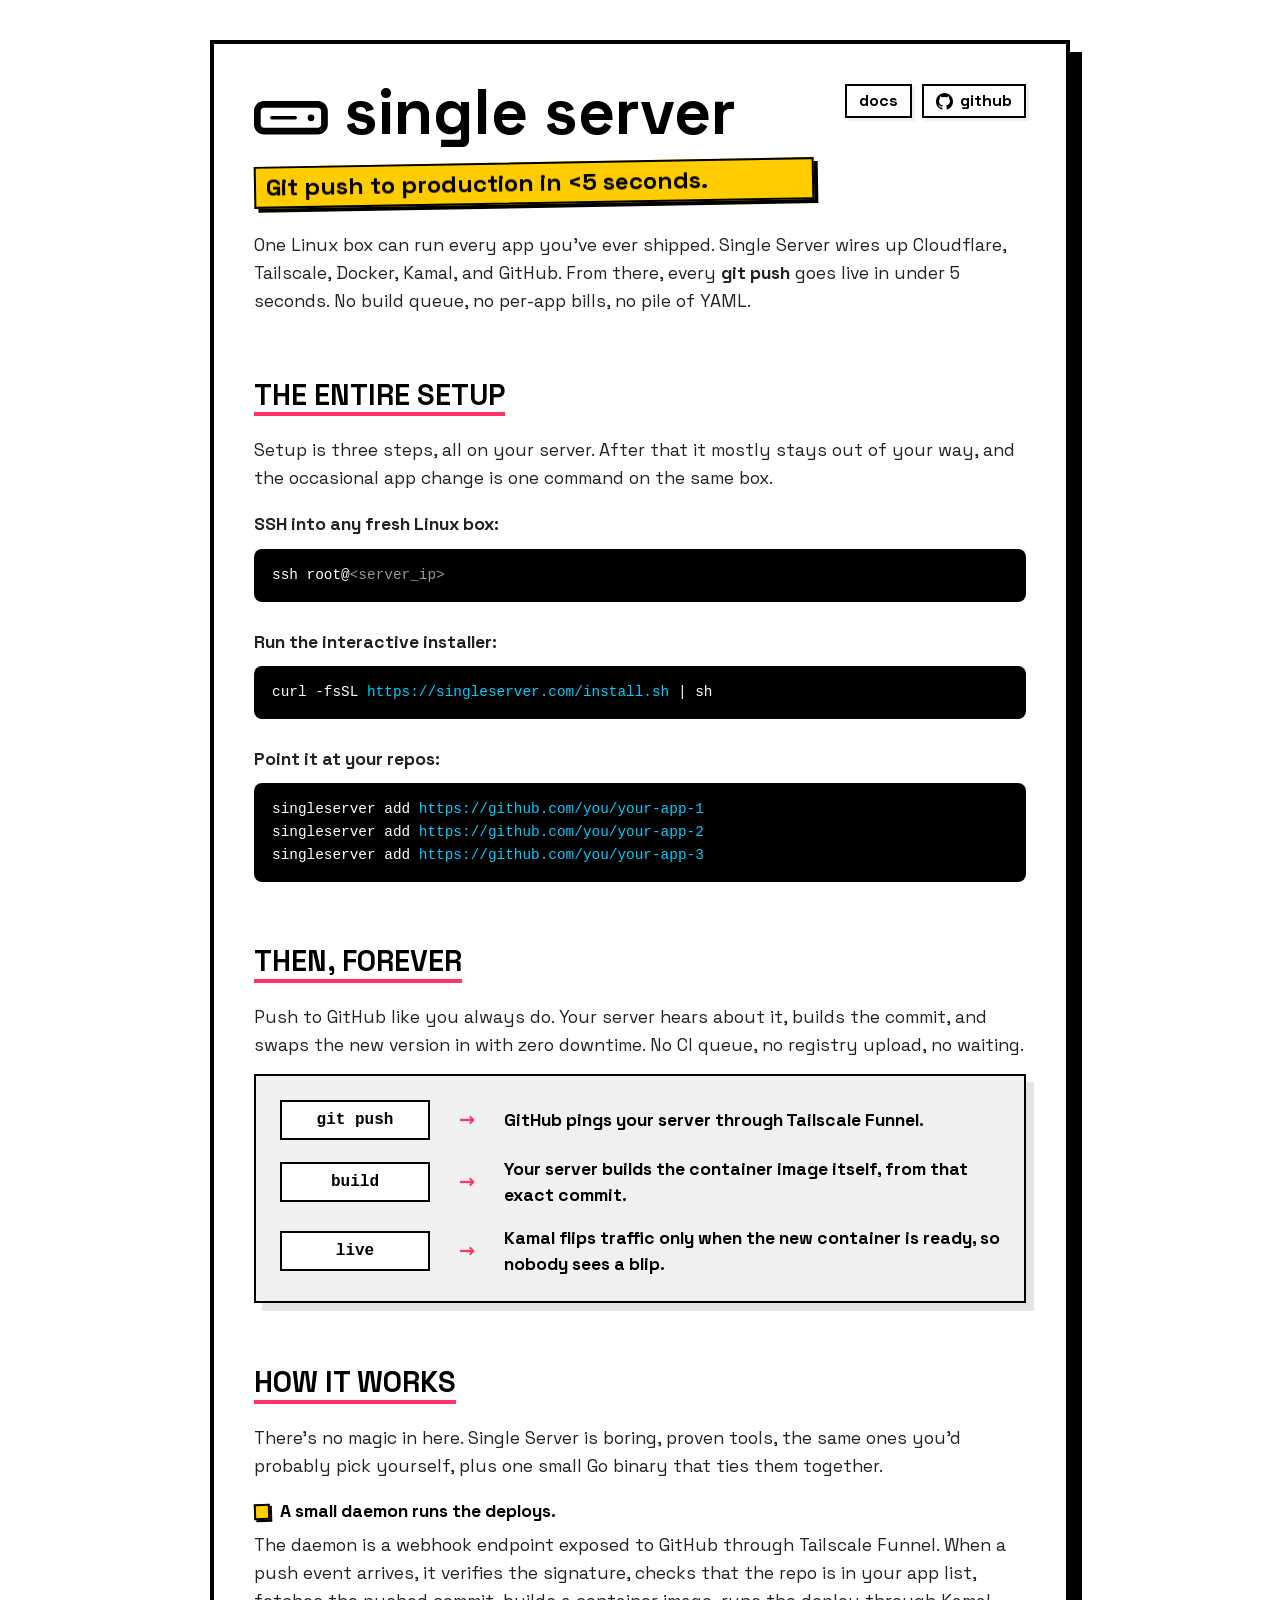
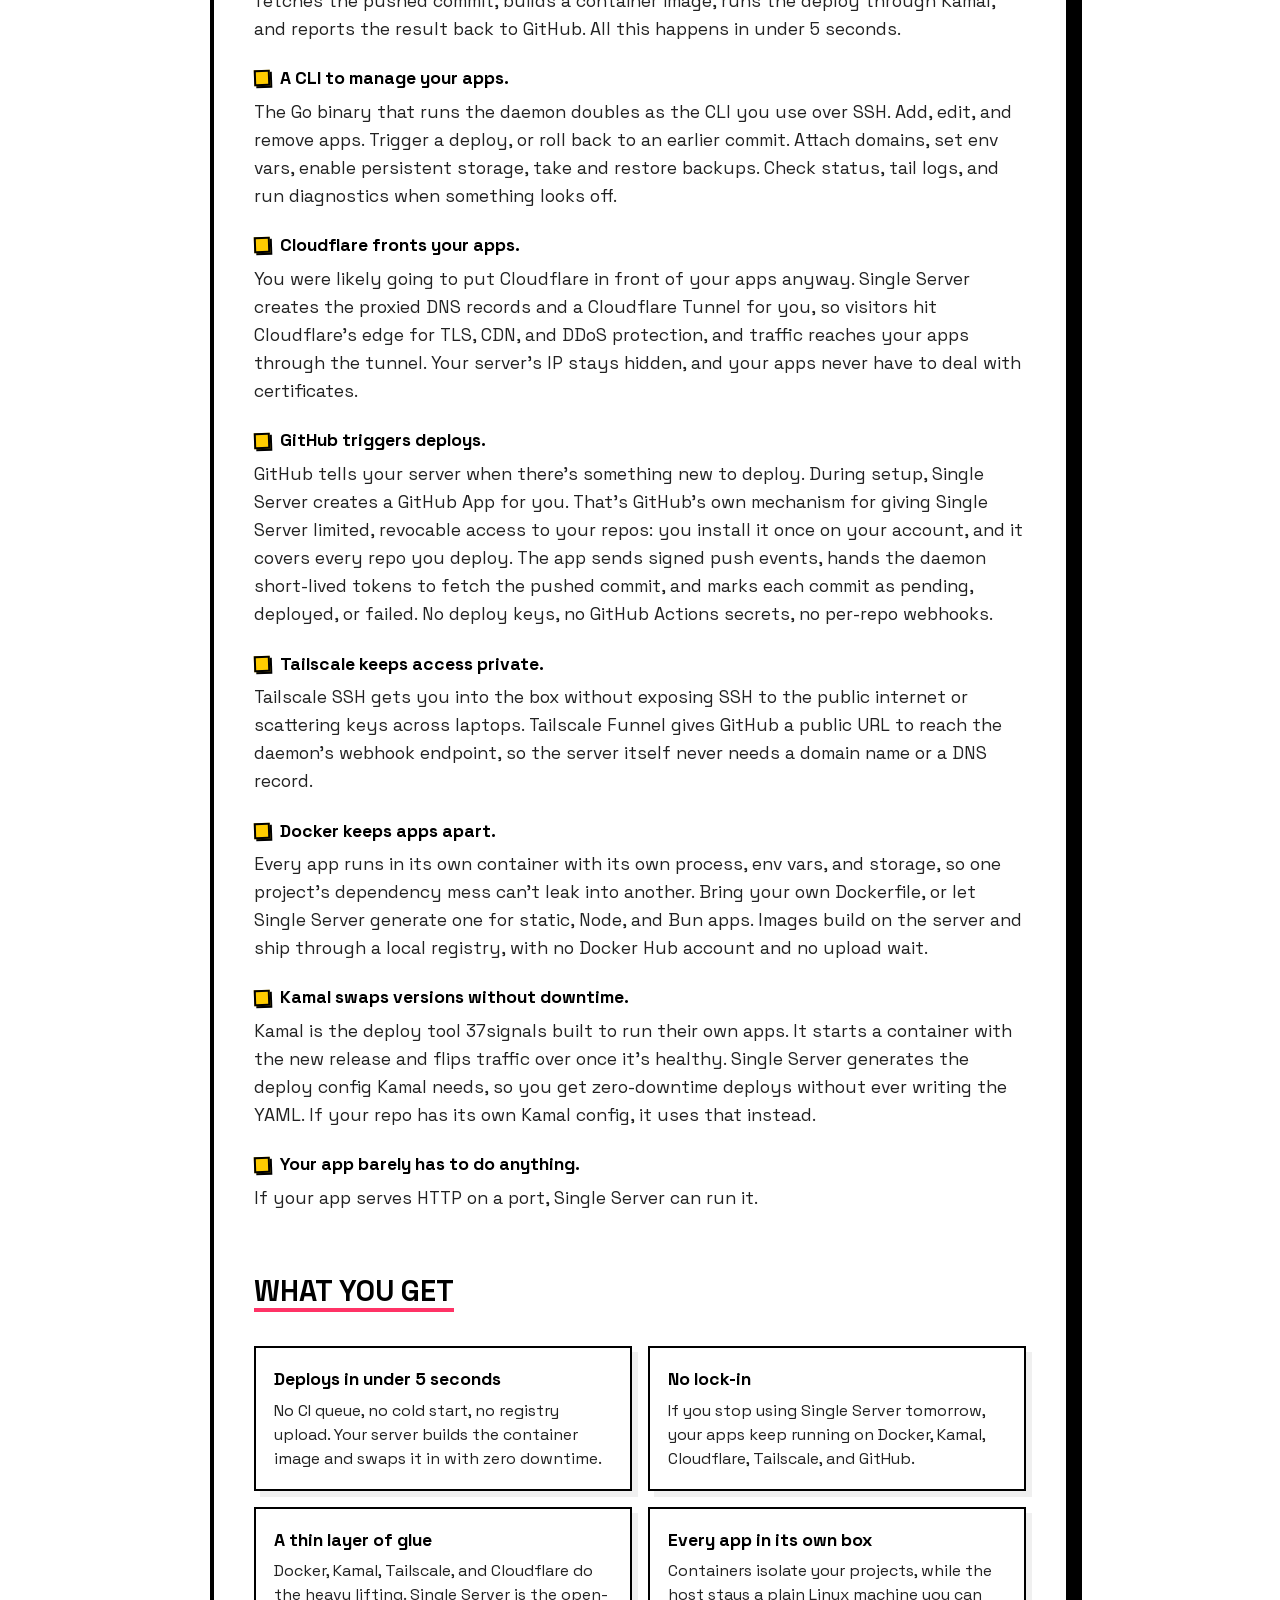
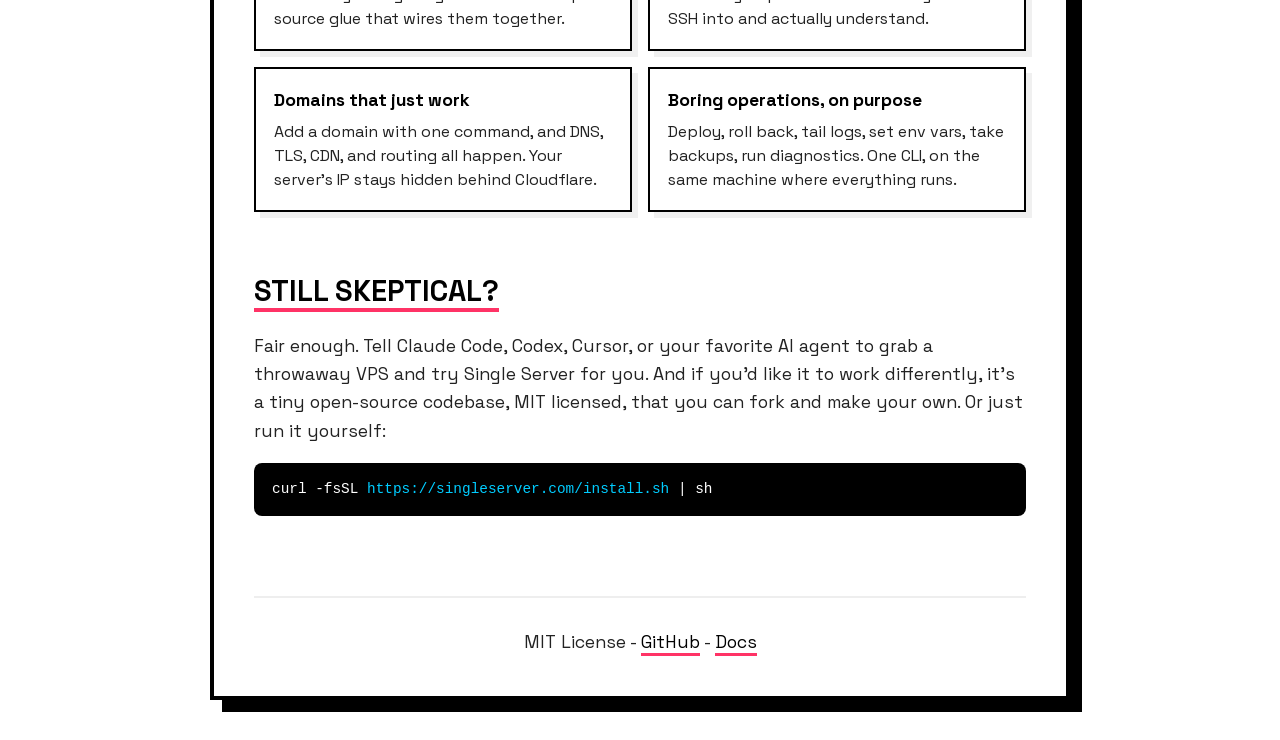
==== www/index.html @ 3dea62f5 "Self-host fonts and polish the docs page Serve Space Grotesk from the site with a preload and a widt" ====
<!DOCTYPE html>
<html lang="en">
<head>
    <meta charset="UTF-8">
    <meta name="viewport" content="width=device-width, initial-scale=1.0">
    <title>Single Server - Git push to production in under 5 seconds</title>
    <meta name="description" content="Run every side project on one Linux box. Single Server wires up Cloudflare, Tailscale, Docker, Kamal, and GitHub once, and every git push deploys in seconds.">
    <link rel="icon" href="/favicon.ico" sizes="any">
    <link rel="icon" type="image/png" sizes="16x16" href="/favicon-16x16.png">
    <link rel="icon" type="image/png" sizes="32x32" href="/favicon-32x32.png">
    <link rel="icon" type="image/png" sizes="48x48" href="/favicon-48x48.png">
    <link rel="apple-touch-icon" sizes="180x180" href="/apple-touch-icon.png">
    <link rel="manifest" href="/site.webmanifest">
    <meta name="theme-color" content="#ffffff">
    <link rel="preload" href="fonts/space-grotesk.woff2" as="font" type="font/woff2" crossorigin>
    <link rel="stylesheet" href="style.css">
    <script src="script.js" defer></script>
</head>
<body class="page-home">

<main>
    <nav class="site-nav" aria-label="Site">
        <a href="/docs/">docs</a>
        <a href="https://github.com/dvassallo/singleserver"><svg viewBox="0 0 24 24" fill="currentColor" aria-hidden="true"><path d="M12 0c-6.626 0-12 5.373-12 12 0 5.302 3.438 9.8 8.207 11.387.599.111.793-.261.793-.577v-2.234c-3.338.726-4.033-1.416-4.033-1.416-.546-1.387-1.333-1.756-1.333-1.756-1.089-.745.083-.729.083-.729 1.205.084 1.839 1.237 1.839 1.237 1.07 1.834 2.807 1.304 3.492.997.107-.775.418-1.305.762-1.604-2.665-.305-5.467-1.334-5.467-5.931 0-1.311.469-2.381 1.236-3.221-.124-.303-.535-1.524.117-3.176 0 0 1.008-.322 3.301 1.23.957-.266 1.983-.399 3.003-.404 1.02.005 2.047.138 3.006.404 2.291-1.552 3.297-1.23 3.297-1.23.653 1.653.242 2.874.118 3.176.77.84 1.235 1.911 1.235 3.221 0 4.609-2.807 5.624-5.479 5.921.43.372.823 1.102.823 2.222v3.293c0 .319.192.694.801.576 4.765-1.589 8.199-6.086 8.199-11.386 0-6.627-5.373-12-12-12z"/></svg>github</a>
    </nav>

    <header>
        <h1><a class="brand-link" href="/" aria-label="Single Server home"><svg class="brand-icon" viewBox="0 0 512 233" fill="currentColor" aria-hidden="true"><path d="M69.8 23.3v23.3h372.4c12.8 0 23.2 10.4 23.3 23.3V163c0 12.8-10.4 23.2-23.3 23.3H69.8c-12.8 0-23.2-10.4-23.3-23.3V69.9C46.6 57 57 46.6 69.8 46.5zV0C31.2 0 0 31.2 0 69.8v93.1c0 38.6 31.2 69.8 69.8 69.8h372.4c38.6 0 69.8-31.3 69.8-69.8V69.8C512 31.2 480.8 0 442.2 0H69.8z"/><rect x="111.7" y="104.7" width="186.2" height="23.3" rx="11.6"/><circle cx="395.6" cy="116.4" r="23.3"/></svg></a><span class="brand-wordmark">single server</span></h1>
        <div
            class="tagline"
            data-slogan-rotator
            data-slogans='["Git push to production in &lt;5 seconds.","Every side project. One server.","Zero-downtime deploys. Zero ceremony.","Set it up once. Forget it exists.","Your server is the platform.","Your whole portfolio on a $5 box.","More apps, same server.","Kamal deploys, no Kamal config.","New side project? One command.","Hobby apps, production manners."]'
        ><span class="tagline-text">Git push to production in &lt;5 seconds.</span></div>
        <p class="lede">One Linux box can run every app you've ever shipped. Single Server wires up Cloudflare, Tailscale, Docker, Kamal, and GitHub. From there, every <strong>git push</strong> goes live in under 5 seconds. No build queue, no per-app bills, no pile of YAML.</p>
    </header>

    <section>
        <h2 id="commands">The entire setup</h2>
        <p>Setup is three steps, all on your server. After that it mostly stays out of your way, and the occasional app change is one command on the same box.</p>

        <div class="commands-list">
            <div class="command-item">
                <p class="step-desc">SSH into any fresh Linux box:</p>
                <div class="code-wrapper">
                    <code class="code-block">ssh root@&lt;server_ip&gt;</code>
                    <button class="copy-btn" aria-label="Copy to clipboard">
                        <svg viewBox="0 0 24 24" fill="currentColor"><path d="M16 1H4c-1.1 0-2 .9-2 2v14h2V3h12V1zm3 4H8c-1.1 0-2 .9-2 2v14c0 1.1.9 2 2 2h11c1.1 0 2-.9 2-2V7c0-1.1-.9-2-2-2zm0 16H8V7h11v14z"/></svg>
                    </button>
                </div>
            </div>

            <div class="command-item">
                <p class="step-desc">Run the interactive installer:</p>
                <div class="code-wrapper">
                    <code class="code-block">curl -fsSL <span class="accent">https://singleserver.com/install.sh</span> | sh</code>
                    <button class="copy-btn" aria-label="Copy to clipboard">
                        <svg viewBox="0 0 24 24" fill="currentColor"><path d="M16 1H4c-1.1 0-2 .9-2 2v14h2V3h12V1zm3 4H8c-1.1 0-2 .9-2 2v14c0 1.1.9 2 2 2h11c1.1 0 2-.9 2-2V7c0-1.1-.9-2-2-2zm0 16H8V7h11v14z"/></svg>
                    </button>
                </div>
            </div>

            <div class="command-item">
                <p class="step-desc">Point it at your repos:</p>
                <div class="code-wrapper">
                    <pre class="code-block">singleserver add https://github.com/you/your-app-1
singleserver add https://github.com/you/your-app-2
singleserver add https://github.com/you/your-app-3</pre>
                    <button class="copy-btn" aria-label="Copy to clipboard">
                        <svg viewBox="0 0 24 24" fill="currentColor"><path d="M16 1H4c-1.1 0-2 .9-2 2v14h2V3h12V1zm3 4H8c-1.1 0-2 .9-2 2v14c0 1.1.9 2 2 2h11c1.1 0 2-.9 2-2V7c0-1.1-.9-2-2-2zm0 16H8V7h11v14z"/></svg>
                    </button>
                </div>
            </div>
        </div>
    </section>

    <section>
        <h2 id="flow">Then, forever</h2>
        <p>Push to GitHub like you always do. Your server hears about it, builds the commit, and swaps the new version in with zero downtime. No CI queue, no registry upload, no waiting.</p>

        <div class="flow-box">
            <div class="flow-row">
                <span class="pill">git push</span>
                <span class="connector">&rarr;</span>
                <span class="result">GitHub pings your server through Tailscale Funnel.</span>
            </div>
            <div class="flow-row">
                <span class="pill">build</span>
                <span class="connector">&rarr;</span>
                <span class="result">Your server builds the container image itself, from that exact commit.</span>
            </div>
            <div class="flow-row">
                <span class="pill">live</span>
                <span class="connector">&rarr;</span>
                <span class="result">Kamal flips traffic only when the new container is ready, so nobody sees a blip.</span>
            </div>
        </div>
    </section>

    <section>
        <h2 id="how">How it works</h2>
        <p>There's no magic in here. Single Server is boring, proven tools, the same ones you'd probably pick yourself, plus one small Go binary that ties them together.</p>

        <div class="how-list">
            <div class="how-item">
                <strong>A small daemon runs the deploys.</strong>
                <p>The daemon is a webhook endpoint exposed to GitHub through Tailscale Funnel. When a push event arrives, it verifies the signature, checks that the repo is in your app list, fetches the pushed commit, builds a container image, runs the deploy through Kamal, and reports the result back to GitHub. All this happens in under 5 seconds.</p>
            </div>
            <div class="how-item">
                <strong>A CLI to manage your apps.</strong>
                <p>The Go binary that runs the daemon doubles as the CLI you use over SSH. Add, edit, and remove apps. Trigger a deploy, or roll back to an earlier commit. Attach domains, set env vars, enable persistent storage, take and restore backups. Check status, tail logs, and run diagnostics when something looks off.</p>
            </div>
            <div class="how-item">
                <strong>Cloudflare fronts your apps.</strong>
                <p>You were likely going to put Cloudflare in front of your apps anyway. Single Server creates the proxied DNS records and a Cloudflare Tunnel for you, so visitors hit Cloudflare's edge for TLS, CDN, and DDoS protection, and traffic reaches your apps through the tunnel. Your server's IP stays hidden, and your apps never have to deal with certificates.</p>
            </div>
            <div class="how-item">
                <strong>GitHub triggers deploys.</strong>
                <p>GitHub tells your server when there's something new to deploy. During setup, Single Server creates a GitHub App for you. That's GitHub's own mechanism for giving Single Server limited, revocable access to your repos: you install it once on your account, and it covers every repo you deploy. The app sends signed push events, hands the daemon short-lived tokens to fetch the pushed commit, and marks each commit as pending, deployed, or failed. No deploy keys, no GitHub Actions secrets, no per-repo webhooks.</p>
            </div>
            <div class="how-item">
                <strong>Tailscale keeps access private.</strong>
                <p>Tailscale SSH gets you into the box without exposing SSH to the public internet or scattering keys across laptops. Tailscale Funnel gives GitHub a public URL to reach the daemon's webhook endpoint, so the server itself never needs a domain name or a DNS record.</p>
            </div>
            <div class="how-item">
                <strong>Docker keeps apps apart.</strong>
                <p>Every app runs in its own container with its own process, env vars, and storage, so one project's dependency mess can't leak into another. Bring your own Dockerfile, or let Single Server generate one for static, Node, and Bun apps. Images build on the server and ship through a local registry, with no Docker Hub account and no upload wait.</p>
            </div>
            <div class="how-item">
                <strong>Kamal swaps versions without downtime.</strong>
                <p>Kamal is the deploy tool 37signals built to run their own apps. It starts a container with the new release and flips traffic over once it's healthy. Single Server generates the deploy config Kamal needs, so you get zero-downtime deploys without ever writing the YAML. If your repo has its own Kamal config, it uses that instead.</p>
            </div>
            <div class="how-item">
                <strong>Your app barely has to do anything.</strong>
                <p>If your app serves HTTP on a port, Single Server can run it.</p>
            </div>
        </div>
    </section>

    <section>
        <h2 id="features">What you get</h2>
        <div class="feature-grid">
            <div class="feature">
                <strong>Deploys in under 5 seconds</strong>
                <p>No CI queue, no cold start, no registry upload. Your server builds the container image and swaps it in with zero downtime.</p>
            </div>
            <div class="feature">
                <strong>No lock-in</strong>
                <p>If you stop using Single Server tomorrow, your apps keep running on Docker, Kamal, Cloudflare, Tailscale, and GitHub.</p>
            </div>
            <div class="feature">
                <strong>A thin layer of glue</strong>
                <p>Docker, Kamal, Tailscale, and Cloudflare do the heavy lifting. Single Server is the open-source glue that wires them together.</p>
            </div>
            <div class="feature">
                <strong>Every app in its own box</strong>
                <p>Containers isolate your projects, while the host stays a plain Linux machine you can SSH into and actually understand.</p>
            </div>
            <div class="feature">
                <strong>Domains that just work</strong>
                <p>Add a domain with one command, and DNS, TLS, CDN, and routing all happen. Your server's IP stays hidden behind Cloudflare.</p>
            </div>
            <div class="feature">
                <strong>Boring operations, on purpose</strong>
                <p>Deploy, roll back, tail logs, set env vars, take backups, run diagnostics. One CLI, on the same machine where everything runs.</p>
            </div>
        </div>
    </section>

    <section>
        <h2 id="try">Still skeptical?</h2>
        <p>Fair enough. Tell Claude Code, Codex, Cursor, or your favorite AI agent to grab a throwaway VPS and try Single Server for you. And if you'd like it to work differently, it's a tiny open-source codebase, MIT licensed, that you can fork and make your own. Or just run it yourself:</p>

        <div class="commands-list">
            <div class="command-item">
                <div class="code-wrapper">
                    <code class="code-block">curl -fsSL <span class="accent">https://singleserver.com/install.sh</span> | sh</code>
                    <button class="copy-btn" aria-label="Copy to clipboard">
                        <svg viewBox="0 0 24 24" fill="currentColor"><path d="M16 1H4c-1.1 0-2 .9-2 2v14h2V3h12V1zm3 4H8c-1.1 0-2 .9-2 2v14c0 1.1.9 2 2 2h11c1.1 0 2-.9 2-2V7c0-1.1-.9-2-2-2zm0 16H8V7h11v14z"/></svg>
                    </button>
                </div>
            </div>
        </div>
    </section>

    <footer>
        <p>MIT License - <a href="https://github.com/dvassallo/singleserver">GitHub</a> - <a href="/docs/">Docs</a></p>
    </footer>
</main>



</body>
</html>
---- www/style.css ----
/* Single Server site styles: shared base, then page-scoped sections. */

/* Font */

@font-face {
    font-family: 'Space Grotesk';
    font-style: normal;
    font-weight: 300 700;
    font-display: swap;
    src: url('fonts/space-grotesk.woff2') format('woff2');
}

/* Arial, width-matched to Space Grotesk so a late font swap doesn't reflow */
@font-face {
    font-family: 'Space Grotesk Fallback';
    src: local('Arial');
    size-adjust: 106%;
}

/* Tokens and reset */

:root {
    --primary: #FF3366;
    --secondary: #00CCFF;
    --tertiary: #FFCC00;
    --highlight: #f0f0f0;
    --ink: #000;
}

* { margin: 0; padding: 0; box-sizing: border-box; }

html { scroll-behavior: smooth; }

/* Base */

body {
    font-family: 'Space Grotesk', 'Space Grotesk Fallback', system-ui, sans-serif;
    line-height: 1.5;
    padding: 40px 20px;
    color: var(--ink);
    background: #fff;
}

main {
    max-width: 860px;
    width: 100%;
    margin: 0 auto;
    border: 4px solid var(--ink);
    box-shadow: 12px 12px 0 var(--ink);
    padding: 40px;
    background: #fff;
    position: relative;
    overflow-wrap: break-word;
}

section { scroll-margin-top: 24px; }

p {
    font-size: 1.1rem;
    line-height: 1.6;
    color: #222;
}

code,
pre {
    font-family: ui-monospace, SFMono-Regular, Menlo, Consolas, monospace;
}

code {
    background: var(--highlight);
    padding: 1px 5px;
}

p code,
li code {
    overflow-wrap: anywhere;
}

/* Header lockup */

h1 {
    font-size: 4rem;
    line-height: 0.9;
    margin-bottom: 20px;
    font-weight: 700;
    text-transform: lowercase;
    display: flex;
    align-items: center;
    gap: 16px;
}

.brand-icon {
    display: block;
    height: 0.525em;
    aspect-ratio: 512 / 233;
    flex: 0 0 auto;
    transform: translateY(0.078em);
}

.brand-wordmark { white-space: nowrap; }

.brand-link {
    display: block;
    flex: 0 0 auto;
    color: var(--ink);
    transition: color 0.15s;
}

.brand-link:hover { color: var(--primary); }

.brand-link:hover .brand-icon {
    animation: logo-wiggle 750ms cubic-bezier(.2, 1.2, .2, 1);
}

@keyframes logo-wiggle {
    0% { transform: translateY(0.078em) rotate(0deg) scale(1); }
    40% { transform: translateY(-0.07em) rotate(-8deg) scale(1.16); }
    72% { transform: translateY(0.1em) rotate(3deg) scale(0.98); }
    100% { transform: translateY(0.078em) rotate(0deg) scale(1); }
}

.site-nav {
    position: absolute;
    top: 40px;
    right: 40px;
    display: flex;
    gap: 10px;
}

.site-nav a {
    display: inline-flex;
    align-items: center;
    gap: 7px;
    font-weight: 700;
    text-transform: lowercase;
    color: var(--ink);
    text-decoration: none;
    border: 2px solid var(--ink);
    box-shadow: 3px 3px 0 var(--highlight);
    background: #fff;
    padding: 3px 12px;
}

.site-nav svg {
    width: 17px;
    height: 17px;
    display: block;
}

.site-nav a:hover { background: var(--tertiary); }

.tagline {
    font-weight: 700;
    font-size: 1.5rem;
    line-height: 1.15;
    background: var(--tertiary);
    display: inline-block;
    padding: 5px 10px;
    transform: rotate(-1deg);
    border: 2px solid var(--ink);
    box-shadow: 4px 4px 0 var(--ink);
    min-height: calc(1.5rem * 1.15 + 14px);
    width: min(100%, 560px);
    max-width: 100%;
    overflow: hidden;
    position: relative;
    vertical-align: top;
}

.lede {
    font-size: 1.1rem;
    line-height: 1.6;
    margin-top: 28px;
}

/* Headings */

h2 {
    font-size: 1.8rem;
    line-height: 1.2;
    display: inline-block;
    text-transform: uppercase;
    border-bottom: 4px solid var(--primary);
    max-width: 100%;
}

h3 {
    font-size: 1.3rem;
    margin: 38px 0 14px;
    display: flex;
    align-items: center;
    gap: 10px;
    scroll-margin-top: 24px;
}

h3::before,
.how-item strong::before {
    content: "";
    width: 12px;
    height: 12px;
    flex: 0 0 auto;
    background: var(--tertiary);
    border: 2px solid var(--ink);
    box-shadow: 2px 2px 0 var(--ink);
    transform: rotate(-2deg);
}

/* Code blocks */

.code-wrapper { position: relative; }

.code-block {
    display: block;
    background: var(--ink);
    color: #fff;
    padding: 15px 48px 15px 18px;
    font-size: 0.9rem;
    border-radius: 8px;
    overflow-x: auto;
    white-space: pre;
    line-height: 1.6;
}

.code-block .accent,
.code-block .tok-url,
.code-block .tok-key { color: var(--secondary); }

.code-block .muted,
.code-block .tok-comment { color: #888; }

.code-block .tok-flag { color: var(--tertiary); }

.code-block .tok-ph { color: #969696; }

.copy-btn {
    position: absolute;
    top: 12px;
    right: 10px;
    background: rgba(255, 255, 255, 0.1);
    border: 1px solid rgba(255, 255, 255, 0.2);
    border-radius: 4px;
    color: #fff;
    cursor: pointer;
    opacity: 0;
    transition: all 0.2s;
    padding: 6px;
    display: flex;
    align-items: center;
    justify-content: center;
}

.code-wrapper:hover .copy-btn { opacity: 1; }

.copy-btn:hover {
    background: rgba(255, 255, 255, 0.2);
    border-color: #fff;
}

.copy-btn svg { width: 16px; height: 16px; display: block; }

/* Flow box */

.flow-box {
    background: var(--highlight);
    padding: 24px;
    border: 2px solid var(--ink);
    margin: 15px 0 20px;
    box-shadow: 8px 8px 0 rgba(0, 0, 0, 0.1);
}

.flow-row {
    display: grid;
    grid-template-columns: 150px 42px 1fr;
    align-items: center;
    gap: 16px;
    margin-bottom: 16px;
}

.flow-row:last-child { margin-bottom: 0; }

.pill {
    font-family: ui-monospace, SFMono-Regular, Menlo, Consolas, monospace;
    font-weight: 700;
    font-size: 1rem;
    background: #fff;
    padding: 6px 10px;
    border: 2px solid var(--ink);
    text-align: center;
    min-height: 36px;
}

.connector {
    color: var(--primary);
    font-weight: 900;
    font-size: 1.2rem;
    text-align: center;
}

.result {
    font-weight: 700;
    font-size: 1.1rem;
}

.result code { background: #fff; }

/* Footer */

footer {
    margin-top: 80px;
    font-size: 0.9rem;
    color: #666;
    text-align: center;
    border-top: 2px solid #eee;
    padding-top: 30px;
}

footer a {
    color: var(--ink);
    text-decoration: none;
    border-bottom: 3px solid var(--primary);
}

footer a:hover { border-color: var(--secondary); }

/* Home page */

.page-home section { margin-top: 22px; }

.page-home h2 { margin: 40px 0 20px; }

.tagline[data-slogan-rotator] {
    cursor: pointer;
    user-select: none;
}

.tagline-text {
    display: inline-block;
    will-change: transform, opacity, filter;
}

.tagline.is-changing {
    animation: badge-bump 650ms cubic-bezier(.2, 1.2, .2, 1);
}

.tagline.is-changing .tagline-text {
    animation: slogan-swap 650ms cubic-bezier(.2, 1.2, .2, 1);
}

@keyframes slogan-swap {
    0% {
        opacity: 1;
        transform: translateY(0) rotate(0deg) skewX(0deg);
        filter: blur(0);
    }
    42% {
        opacity: 0;
        transform: translateY(-140%) rotate(-4deg) skewX(-8deg);
        filter: blur(2px);
    }
    58% {
        opacity: 0;
        transform: translateY(140%) rotate(4deg) skewX(8deg);
        filter: blur(2px);
    }
    100% {
        opacity: 1;
        transform: translateY(0) rotate(0deg) skewX(0deg);
        filter: blur(0);
    }
}

@keyframes badge-bump {
    0%, 100% {
        box-shadow: 4px 4px 0 var(--ink);
        transform: rotate(-1deg) scale(1);
    }
    50% {
        box-shadow: 7px 7px 0 var(--ink);
        transform: rotate(1deg) scale(1.018);
    }
}

.commands-list {
    display: flex;
    flex-direction: column;
    gap: 26px;
    margin-top: 18px;
}

.command-item {
    display: flex;
    flex-direction: column;
    gap: 10px;
}

.step-desc {
    font-size: 1.1rem;
    font-weight: 700;
}

.how-list {
    display: flex;
    flex-direction: column;
    gap: 22px;
    margin-top: 18px;
}

.how-item strong {
    display: flex;
    align-items: center;
    gap: 10px;
    font-size: 1.1rem;
    margin-bottom: 6px;
}

.feature-grid {
    display: grid;
    grid-template-columns: repeat(2, minmax(0, 1fr));
    gap: 16px;
    margin-top: 14px;
}

.feature {
    border: 2px solid var(--ink);
    padding: 18px;
    background: #fff;
    box-shadow: 6px 6px 0 var(--highlight);
}

.feature strong {
    display: block;
    font-size: 1.1rem;
    margin-bottom: 6px;
}

.feature p {
    font-size: 1rem;
    line-height: 1.5;
}

/* Docs page */

.page-docs section { margin-top: 56px; }

.page-docs h2 { margin-bottom: 18px; }

.page-docs p { margin-bottom: 14px; }

.page-docs section > p { max-width: 800px; }

.toc {
    float: right;
    width: 225px;
    margin: 38px 0 24px 32px;
    border: 2px solid var(--ink);
    box-shadow: 5px 5px 0 var(--highlight);
    padding: 14px 16px;
    display: flex;
    flex-direction: column;
    gap: 7px;
    background: #fff;
}

.toc-label {
    font-weight: 700;
    text-transform: uppercase;
    font-size: 1.05rem;
    letter-spacing: 0.04em;
    border-bottom: 3px solid var(--primary);
    align-self: flex-start;
    margin-bottom: 6px;
}

.toc a {
    color: var(--ink);
    font-weight: 700;
    font-size: 0.95rem;
    line-height: 1.35;
    padding: 1px 4px;
    margin: 0 -4px;
    text-decoration: none;
}

.toc a:hover { background: var(--tertiary); }

.page-docs .code-wrapper { margin: 14px 0 20px; }

.command-index {
    display: flex;
    flex-direction: column;
    gap: 12px;
    margin: 18px 0 10px;
    max-width: 800px;
}

.command-index-group {
    display: flex;
    align-items: flex-start;
    gap: 14px;
}

.command-index-label {
    flex: 0 0 100px;
    margin-top: 5px;
    font-weight: 700;
    text-transform: uppercase;
    font-size: 0.85rem;
    letter-spacing: 0.04em;
    color: var(--ink);
    text-decoration: none;
}

.command-index-label:hover { border-bottom: 3px solid var(--primary); }

.command-index-items {
    display: flex;
    flex-wrap: wrap;
    gap: 8px;
}

.command-index-items a {
    font-family: ui-monospace, SFMono-Regular, Menlo, Consolas, monospace;
    font-weight: 700;
    font-size: 0.9rem;
    color: var(--ink);
    text-decoration: none;
    border: 2px solid var(--ink);
    box-shadow: 3px 3px 0 var(--highlight);
    background: #fff;
    padding: 4px 9px;
}

.command-index-items a:hover { background: var(--tertiary); }

.step-list {
    display: flex;
    flex-direction: column;
    gap: 24px;
    margin: 18px 0 24px;
}

.step-list > div {
    display: flex;
    flex-direction: column;
    gap: 8px;
}

.step-list .code-wrapper { margin: 0; }

.page-docs .step-title {
    font-size: 1.1rem;
    font-weight: 700;
    margin: 0;
}

.idea-list {
    display: flex;
    flex-direction: column;
    gap: 22px;
    margin-top: 18px;
}

.idea-list strong {
    display: block;
    font-size: 1.1rem;
    margin-bottom: 6px;
}

.idea-list p {
    margin-bottom: 0;
    max-width: 800px;
}

.command-list {
    display: flex;
    flex-direction: column;
    gap: 40px;
    margin-top: 20px;
}

.command { scroll-margin-top: 24px; }

.command h4 {
    font-size: 1.25rem;
    font-weight: 700;
    line-height: 1.2;
    margin-bottom: 10px;
}

.command .code-wrapper { margin: 0 0 12px; }

.command p {
    margin-bottom: 0;
    max-width: 800px;
}

.command p + p { margin-top: 10px; }

.option-list {
    list-style: none;
    border-left: 4px solid var(--secondary);
    margin: 14px 0 0;
    padding: 4px 0 4px 16px;
    max-width: 780px;
}

.option-list li {
    margin: 0;
    padding: 7px 0;
    font-size: 1.1rem;
    line-height: 1.55;
    color: #222;
}

.option-list code {
    display: inline-block;
    margin-bottom: 4px;
}

.option-list span { display: block; }

.option-list + p { margin-top: 14px; }

.option-list .opt-badge {
    display: inline-block;
    font-size: 0.78rem;
    font-weight: 700;
    border: 2px solid var(--ink);
    background: var(--highlight);
    padding: 0 6px;
    margin-left: 8px;
    vertical-align: 2px;
}

.option-list .opt-badge.req { background: var(--tertiary); }

.settings-list {
    list-style: none;
    margin: 16px 0 0;
    border-top: 2px solid var(--ink);
    max-width: 820px;
}

.settings-list li {
    border-bottom: 2px solid var(--highlight);
    margin: 0;
    padding: 14px 0;
    font-size: 1.1rem;
    line-height: 1.55;
    color: #222;
}

.settings-list strong {
    display: block;
    color: var(--ink);
    margin-bottom: 3px;
}

.settings-list .default {
    font-weight: 700;
    color: var(--ink);
}

.files-table {
    width: 100%;
    border-collapse: collapse;
    margin-top: 18px;
    border-top: 2px solid var(--ink);
}

.files-table td {
    border-bottom: 2px solid var(--highlight);
    padding: 12px 0;
    vertical-align: top;
    font-size: 1rem;
    line-height: 1.55;
    color: #222;
}

.files-table td:first-child {
    font-family: ui-monospace, SFMono-Regular, Menlo, Consolas, monospace;
    font-weight: 700;
    color: var(--ink);
    white-space: nowrap;
    padding-right: 28px;
}

/* Mobile */

@media (max-width: 760px) {
    body { padding: 0; overflow-x: hidden; }

    main {
        padding: 18px;
        border: none;
        box-shadow: none;
    }

    h1 { font-size: 2.5rem; gap: 10px; }

    h2 { font-size: 1.6rem; }

    .site-nav {
        position: static;
        justify-content: flex-end;
        margin-bottom: 20px;
    }

    .tagline {
        font-size: min(1rem, 5vw - 3px);
        min-height: calc(1em * 1.15 + 14px);
    }

    .flow-box { padding: 20px; }

    .flow-row {
        grid-template-columns: 1fr;
        gap: 8px;
    }

    .connector {
        transform: rotate(90deg);
        height: 22px;
    }

    .feature-grid { grid-template-columns: 1fr; }

    .page-docs header {
        display: flex;
        flex-direction: column;
    }

    .toc {
        float: none;
        width: 100%;
        margin: 24px 0 0;
        order: 4;
    }

    .command-index { gap: 24px; }

    .command-index-group {
        flex-direction: column;
        gap: 9px;
    }

    .command-index-label {
        flex: 0 0 auto;
        margin-top: 0;
    }

    .files-table tr {
        display: block;
        border-bottom: 2px solid var(--highlight);
        padding: 12px 0;
    }

    .files-table td {
        display: block;
        border: none;
        padding: 0;
    }

    .files-table td:first-child {
        white-space: normal;
        overflow-wrap: anywhere;
        margin-bottom: 3px;
    }
}

@media (max-width: 360px) {
    h1 { font-size: 2rem; gap: 8px; }
}

@media (prefers-reduced-motion: reduce) {
    .tagline,
    .tagline.is-changing,
    .tagline.is-changing .tagline-text,
    .brand-link:hover .brand-icon {
        animation: none;
    }
}
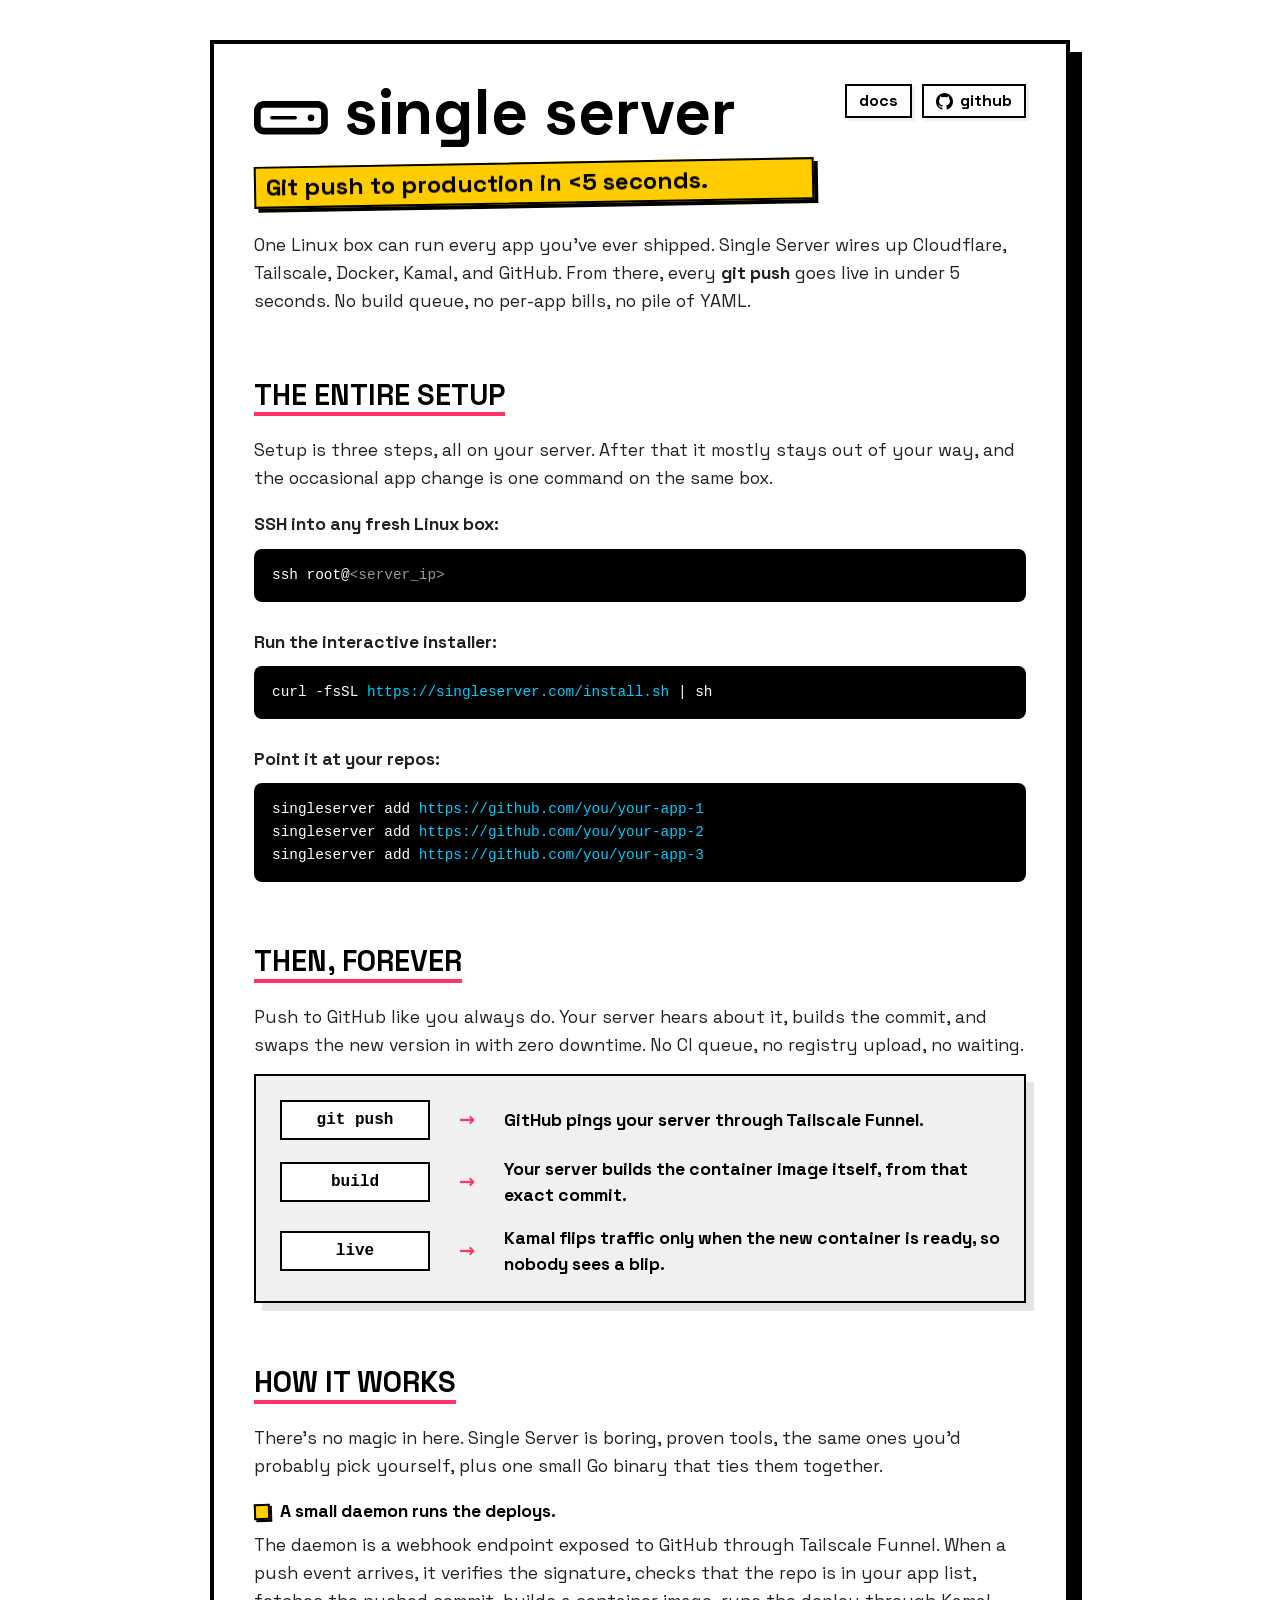
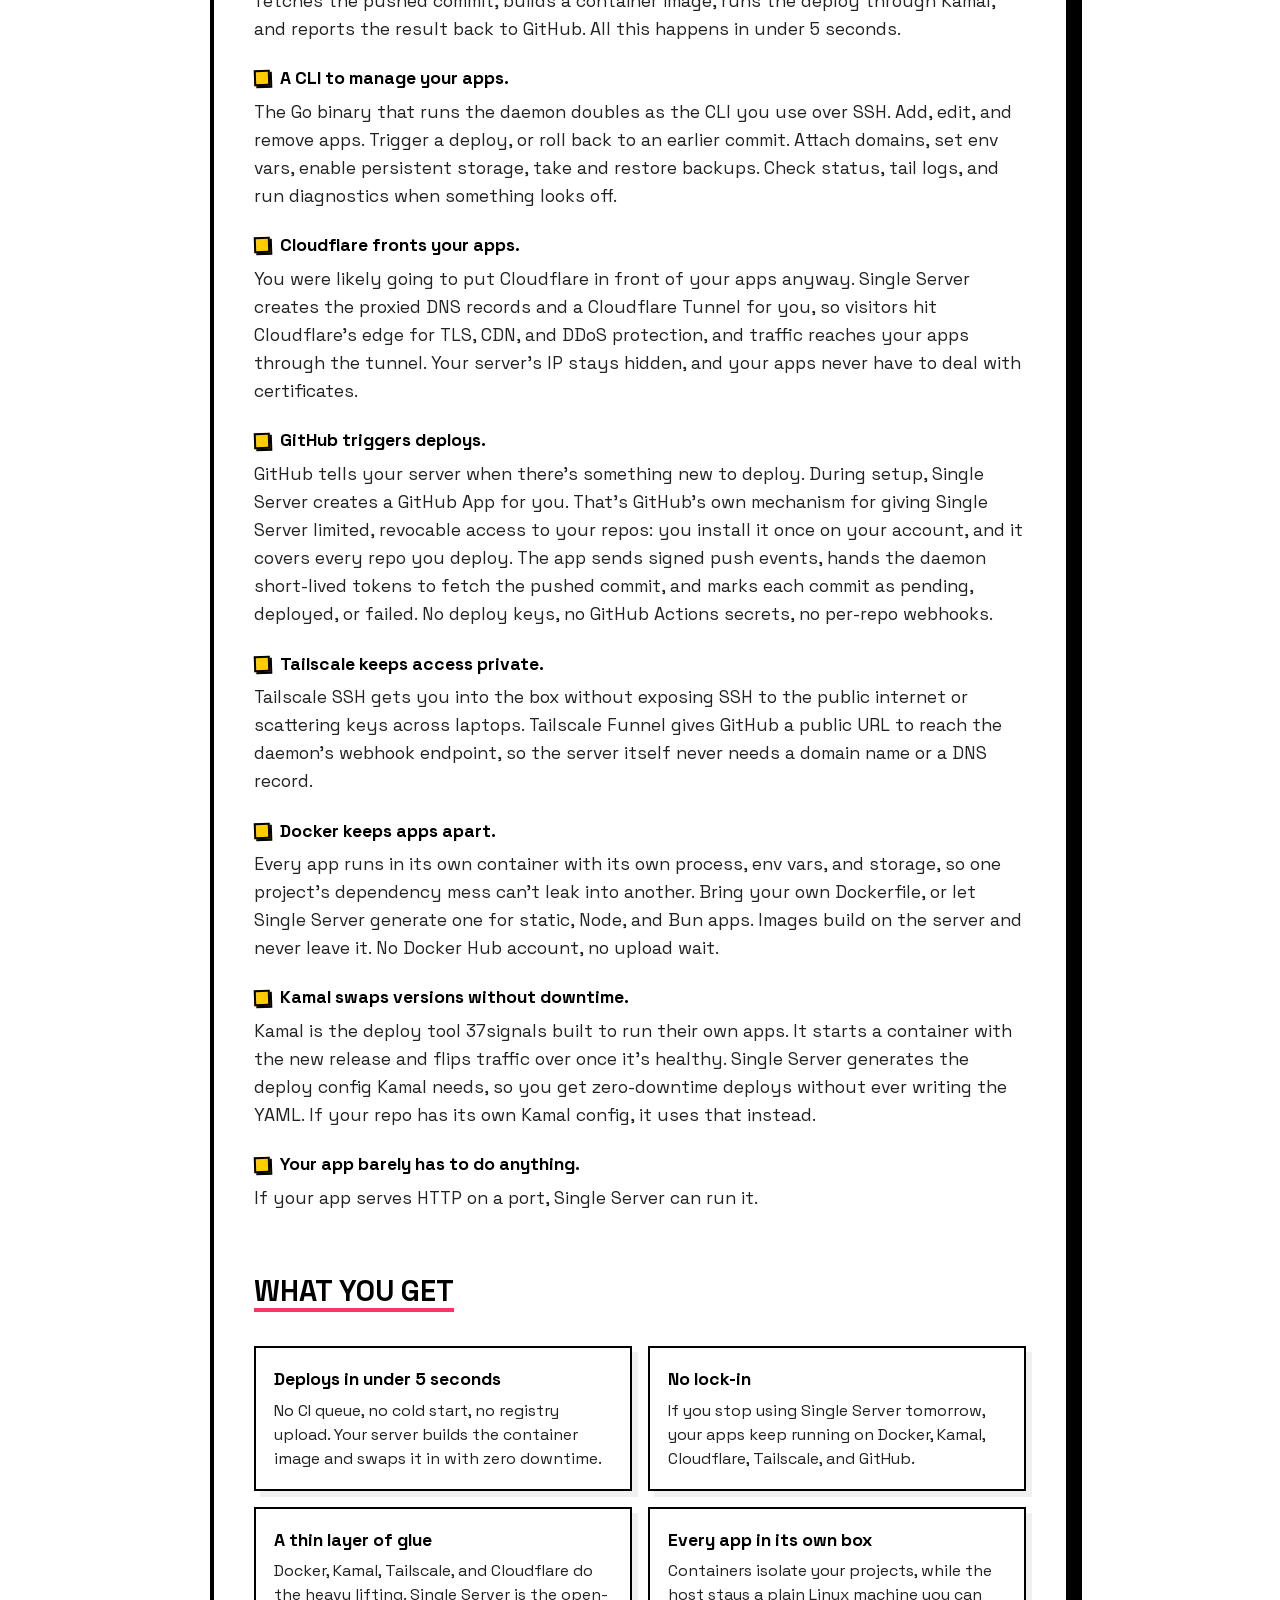
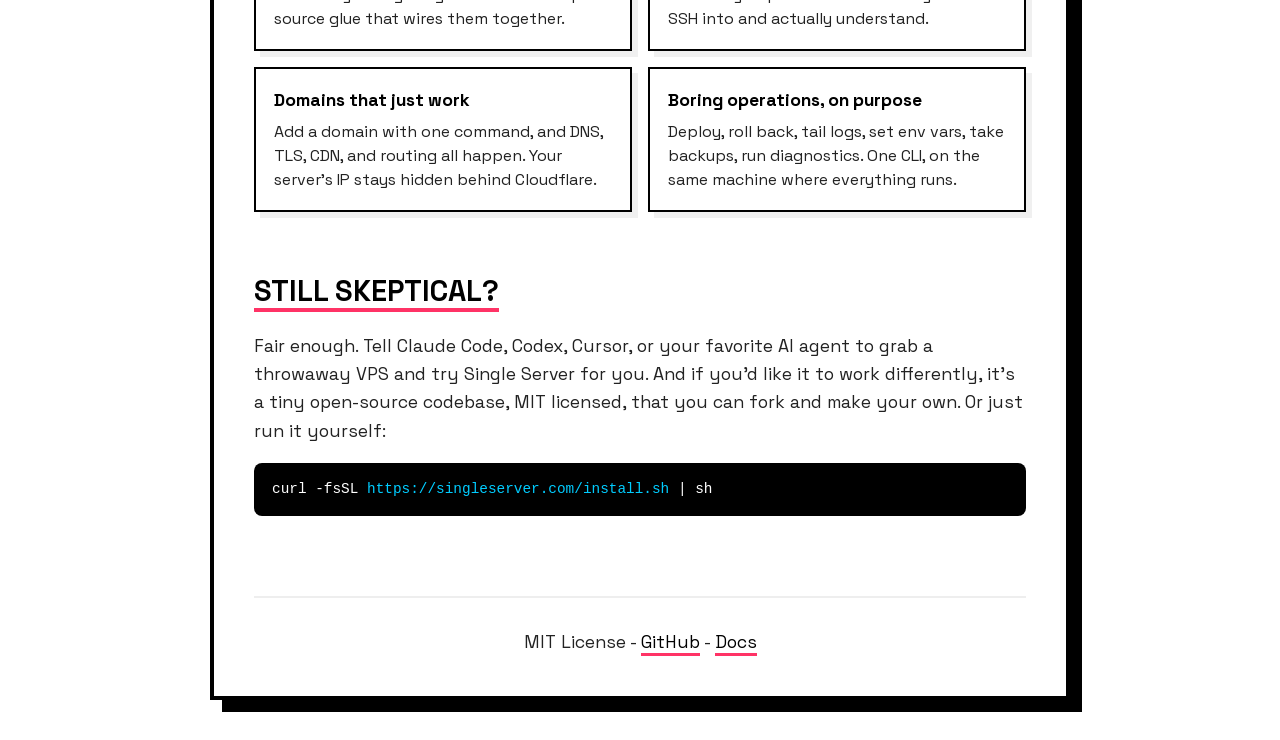
==== commit f3927086: "Unify on healthcheck terminology and tighten docs Replace readiness with healthcheck across the docs" ====
--- a/www/index.html
+++ b/www/index.html
@@ -123,7 +123,7 @@
             </div>
             <div class="how-item">
                 <strong>Docker keeps apps apart.</strong>
-                <p>Every app runs in its own container with its own process, env vars, and storage, so one project's dependency mess can't leak into another. Bring your own Dockerfile, or let Single Server generate one for static, Node, and Bun apps. Images build on the server and ship through a local registry, with no Docker Hub account and no upload wait.</p>
+                <p>Every app runs in its own container with its own process, env vars, and storage, so one project's dependency mess can't leak into another. Bring your own Dockerfile, or let Single Server generate one for static, Node, and Bun apps. Images build on the server and never leave it. No Docker Hub account, no upload wait.</p>
             </div>
             <div class="how-item">
                 <strong>Kamal swaps versions without downtime.</strong>
--- a/www/style.css
+++ b/www/style.css
@@ -67,6 +67,7 @@
 }
 
 code {
+    font-size: 0.9em;
     background: var(--highlight);
     padding: 1px 5px;
 }
@@ -106,9 +107,10 @@
     transition: color 0.15s;
 }
 
-.brand-link:hover { color: var(--primary); }
-
-.brand-link:hover .brand-icon {
+.brand-link:hover,
+.brand-link.is-hopping { color: var(--primary); }
+
+.brand-link.is-hopping .brand-icon {
     animation: logo-wiggle 750ms cubic-bezier(.2, 1.2, .2, 1);
 }
 
@@ -776,7 +778,7 @@
     .tagline,
     .tagline.is-changing,
     .tagline.is-changing .tagline-text,
-    .brand-link:hover .brand-icon {
+    .brand-link.is-hopping .brand-icon {
         animation: none;
     }
 }
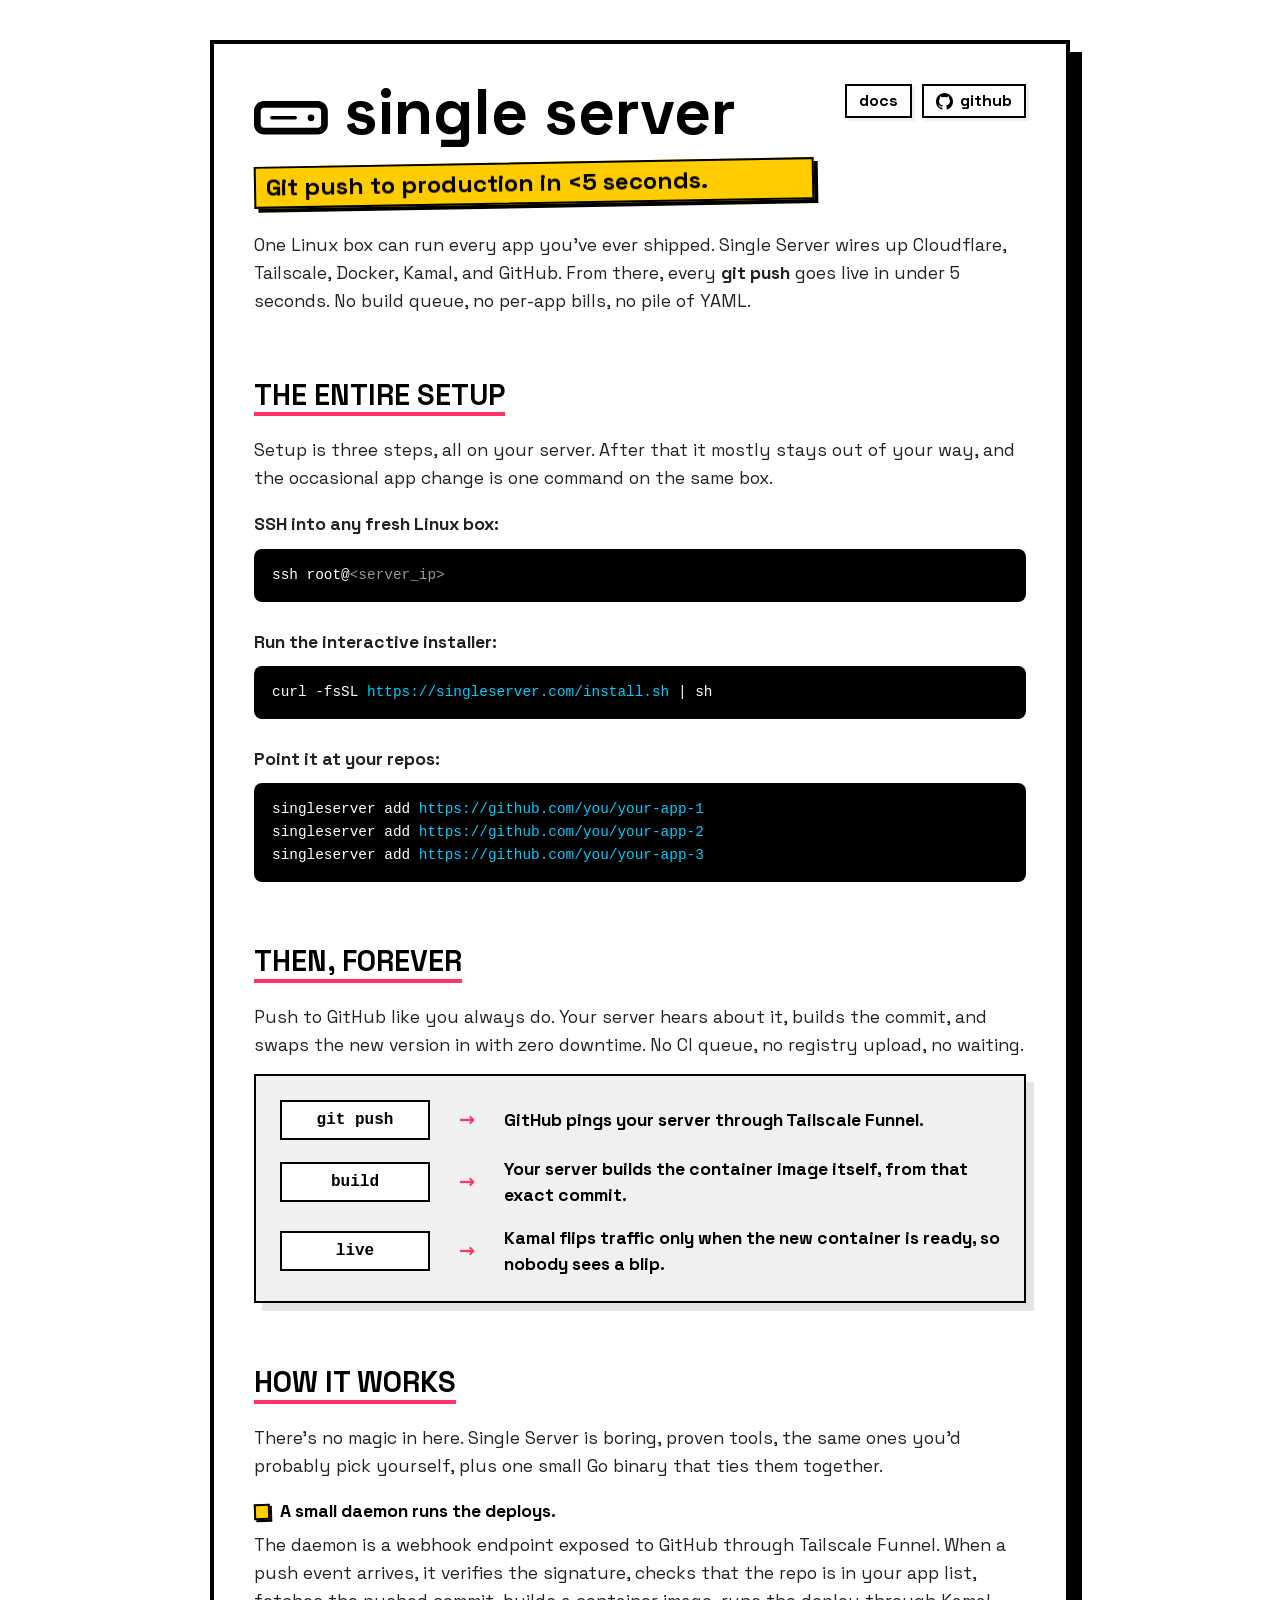
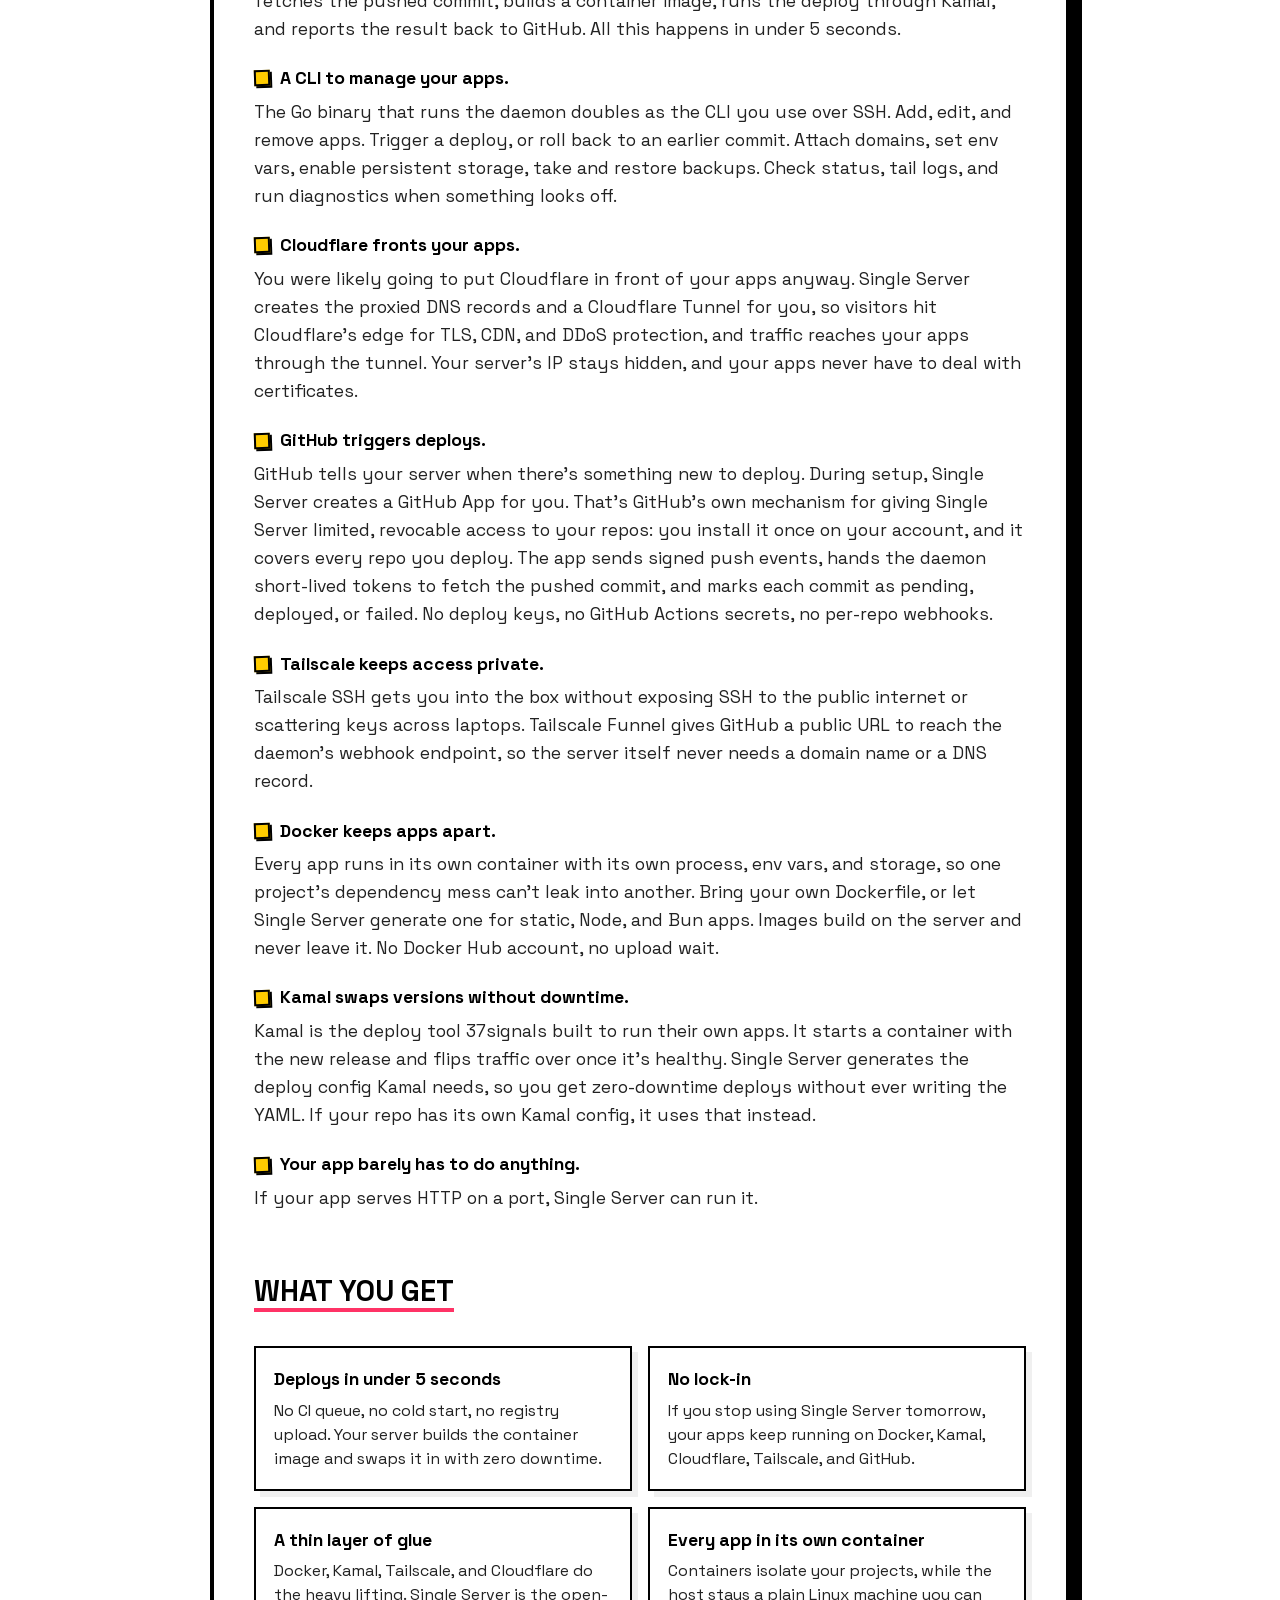
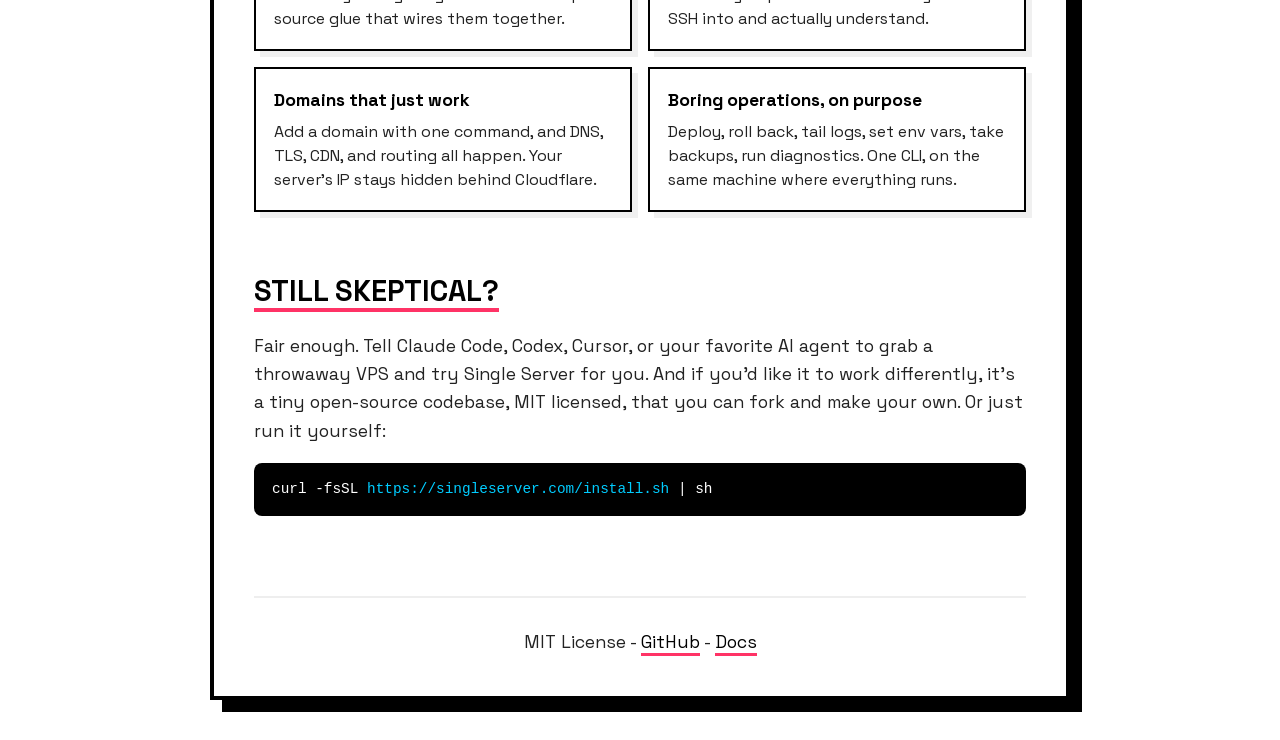
==== commit 3e18be6f: "Add social card metadata and og:image Co-Authored-By: Claude Opus 4.7 <noreply@anthropic.com>" ====
--- a/www/index.html
+++ b/www/index.html
@@ -5,6 +5,20 @@
     <meta name="viewport" content="width=device-width, initial-scale=1.0">
     <title>Single Server - Git push to production in under 5 seconds</title>
     <meta name="description" content="Run every side project on one Linux box. Single Server wires up Cloudflare, Tailscale, Docker, Kamal, and GitHub once, and every git push deploys in seconds.">
+    <meta property="og:type" content="website">
+    <meta property="og:site_name" content="Single Server">
+    <meta property="og:title" content="Single Server - Git push to production in under 5 seconds">
+    <meta property="og:description" content="Run every side project on one Linux box. Single Server wires up Cloudflare, Tailscale, Docker, Kamal, and GitHub once, and every git push deploys in seconds.">
+    <meta property="og:url" content="https://singleserver.com/">
+    <meta property="og:image" content="https://singleserver.com/og-image.png?v=1">
+    <meta property="og:image:width" content="1200">
+    <meta property="og:image:height" content="630">
+    <meta property="og:image:alt" content="The Single Server homepage">
+    <meta name="twitter:card" content="summary_large_image">
+    <meta name="twitter:title" content="Single Server - Git push to production in under 5 seconds">
+    <meta name="twitter:description" content="Run every side project on one Linux box. Single Server wires up Cloudflare, Tailscale, Docker, Kamal, and GitHub once, and every git push deploys in seconds.">
+    <meta name="twitter:image" content="https://singleserver.com/og-image.png?v=1">
+    <meta name="twitter:image:alt" content="The Single Server homepage">
     <link rel="icon" href="/favicon.ico" sizes="any">
     <link rel="icon" type="image/png" sizes="16x16" href="/favicon-16x16.png">
     <link rel="icon" type="image/png" sizes="32x32" href="/favicon-32x32.png">
@@ -15,6 +29,7 @@
     <link rel="preload" href="fonts/space-grotesk.woff2" as="font" type="font/woff2" crossorigin>
     <link rel="stylesheet" href="style.css">
     <script src="script.js" defer></script>
+    <script data-collect-dnt="true" async src="https://scripts.simpleanalyticscdn.com/latest.js"></script>
 </head>
 <body class="page-home">
 
@@ -152,7 +167,7 @@
                 <p>Docker, Kamal, Tailscale, and Cloudflare do the heavy lifting. Single Server is the open-source glue that wires them together.</p>
             </div>
             <div class="feature">
-                <strong>Every app in its own box</strong>
+                <strong>Every app in its own container</strong>
                 <p>Containers isolate your projects, while the host stays a plain Linux machine you can SSH into and actually understand.</p>
             </div>
             <div class="feature">
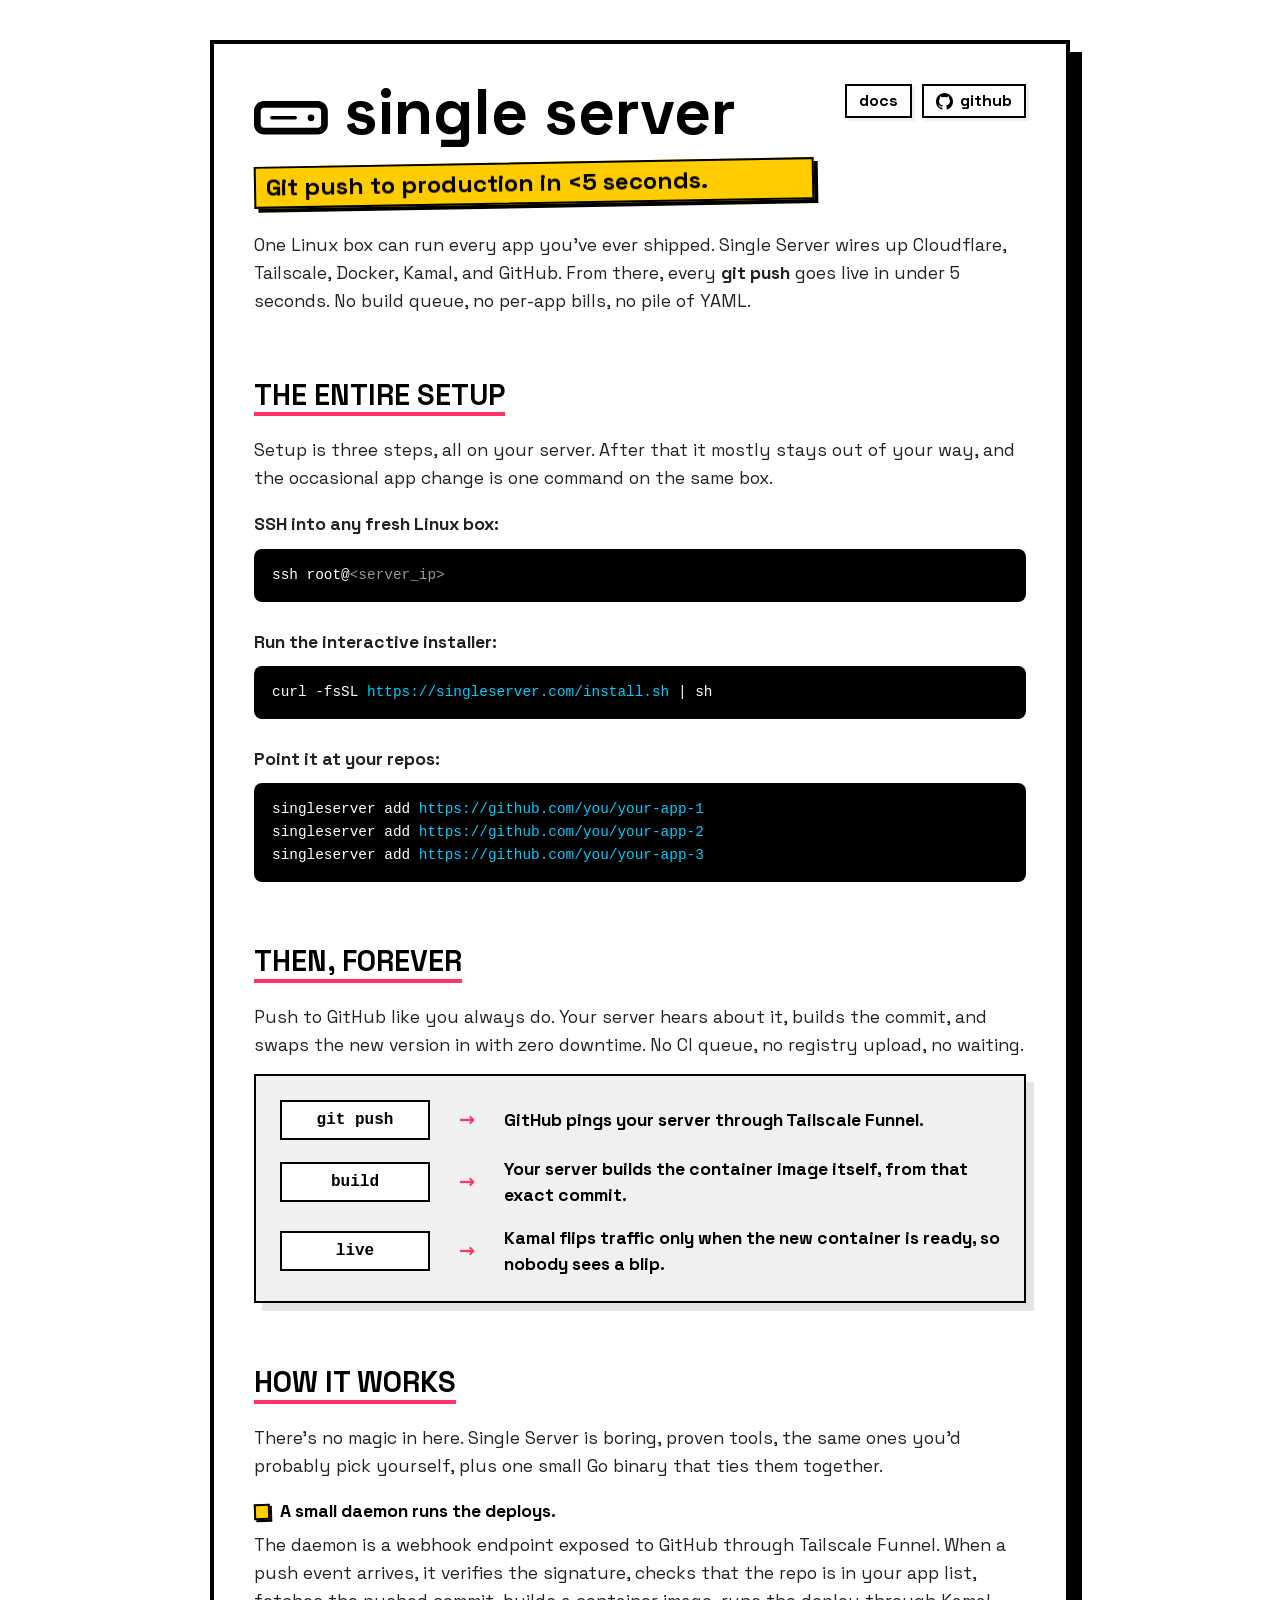
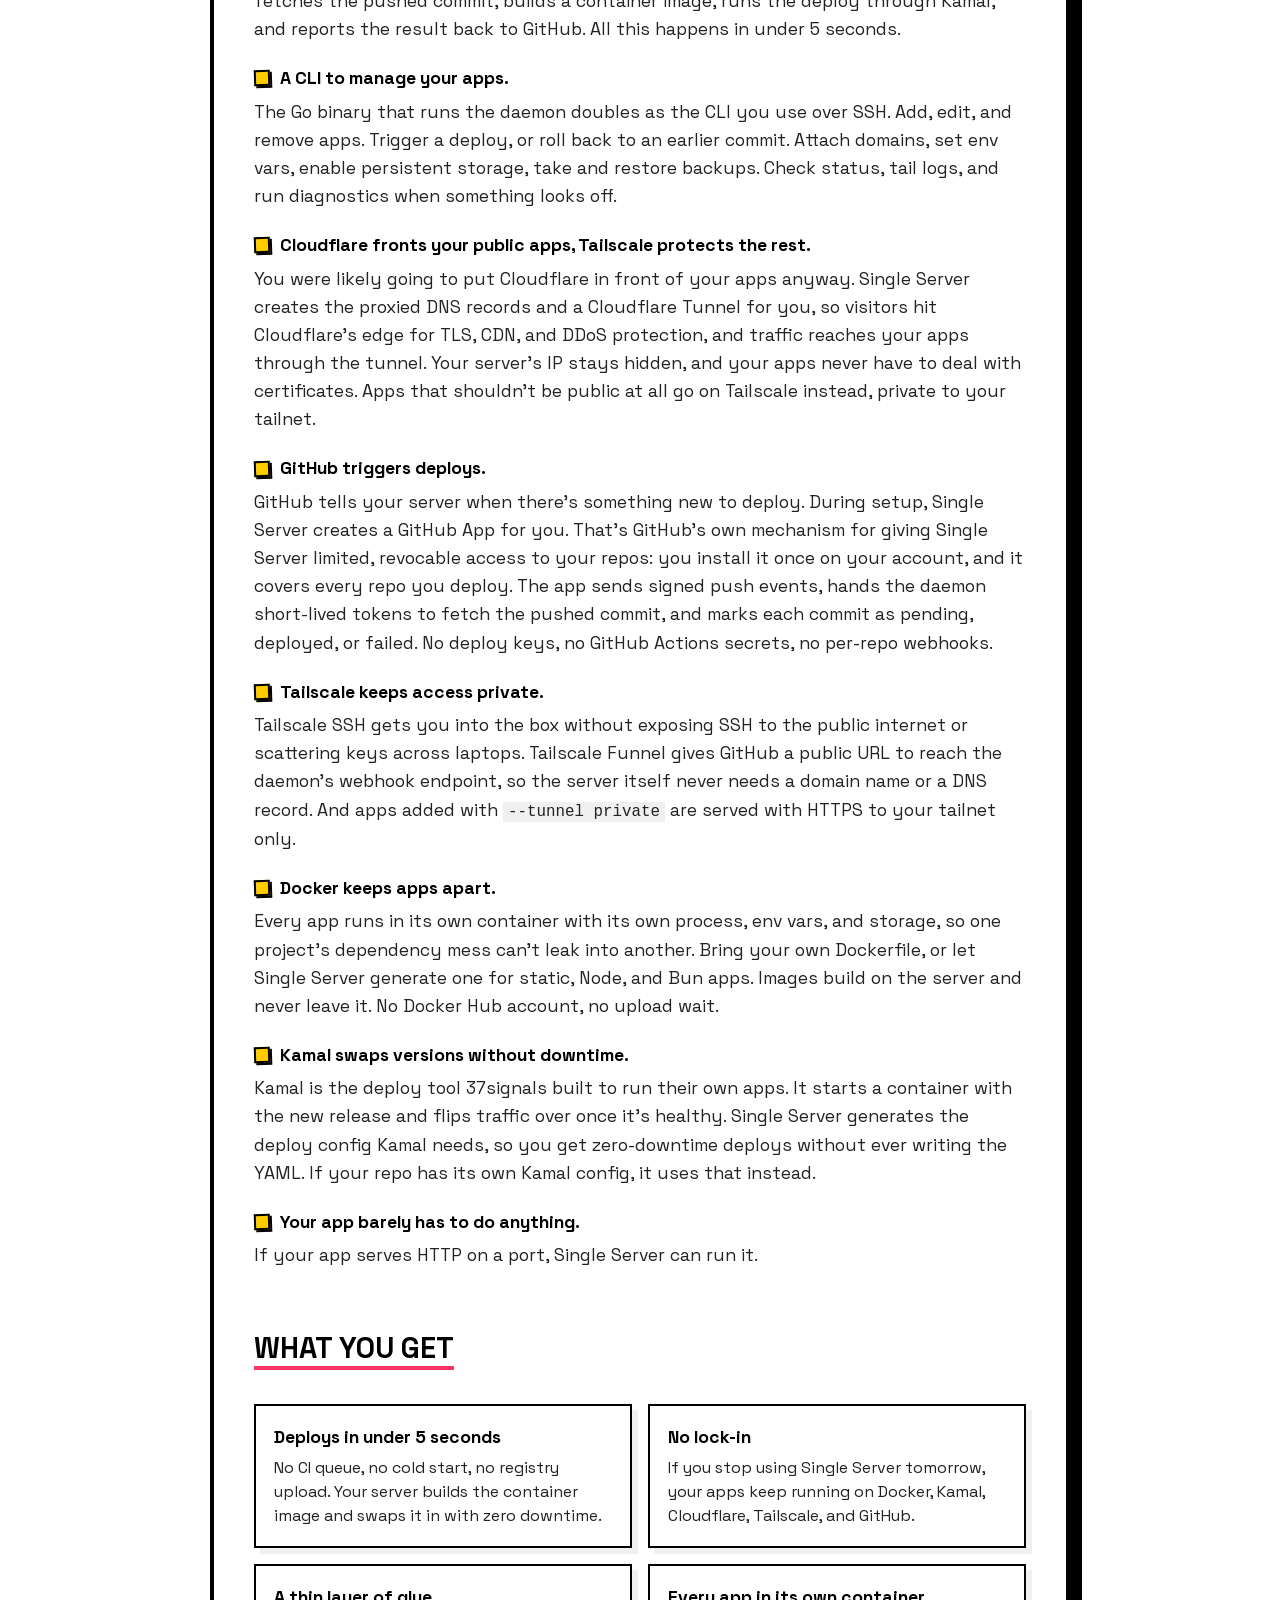
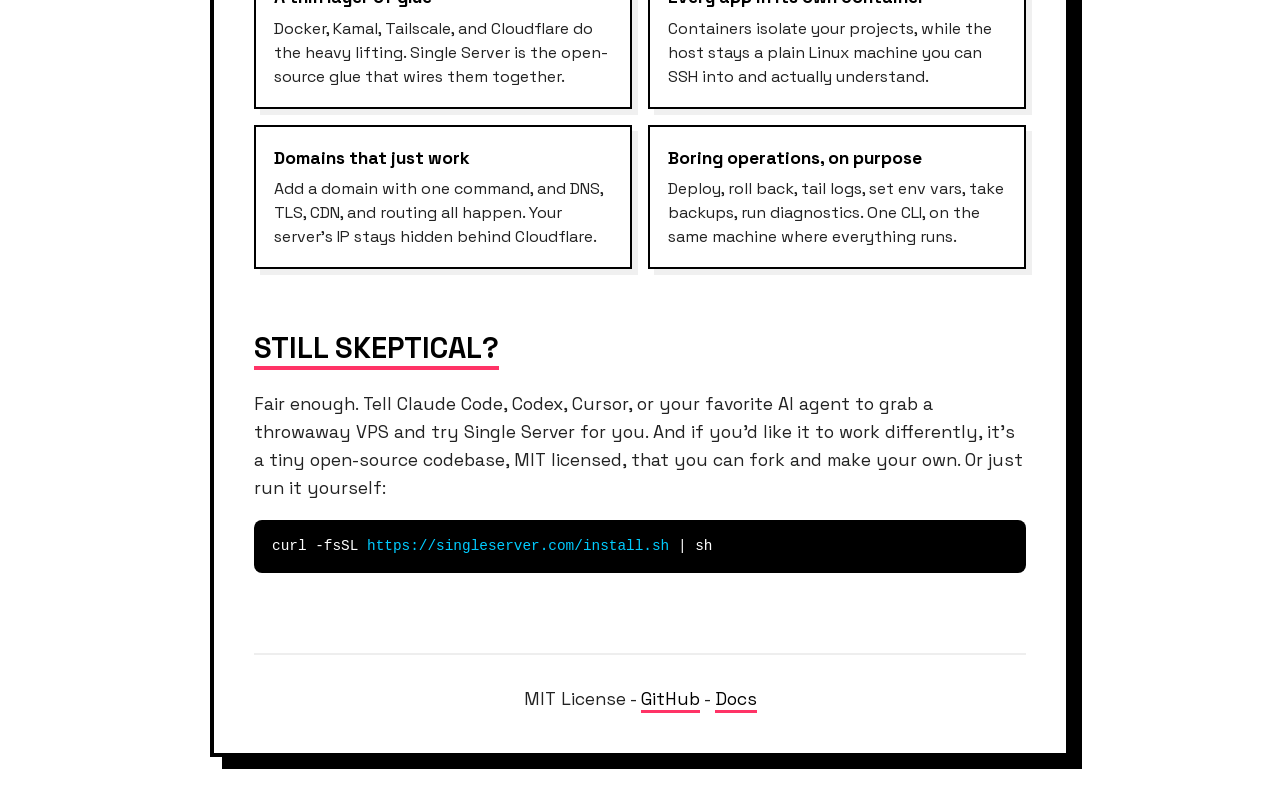
==== commit ea726ccd: "Merge 3452fc205b4dfc38e8391d625f642dd3da2d4f2e into 54dc4bdf8d174a601ebc092a00175966158b5f74" ====
--- a/www/index.html
+++ b/www/index.html
@@ -3,21 +3,21 @@
 <head>
     <meta charset="UTF-8">
     <meta name="viewport" content="width=device-width, initial-scale=1.0">
-    <title>Single Server - Git push to production in under 5 seconds</title>
-    <meta name="description" content="Run every side project on one Linux box. Single Server wires up Cloudflare, Tailscale, Docker, Kamal, and GitHub once, and every git push deploys in seconds.">
+    <title>Single Server - All your projects on a single server</title>
+    <meta name="description" content="Single Server wires up Cloudflare, Tailscale, Docker, Kamal, and GitHub once, and every git push deploys in seconds.">
     <meta property="og:type" content="website">
     <meta property="og:site_name" content="Single Server">
-    <meta property="og:title" content="Single Server - Git push to production in under 5 seconds">
-    <meta property="og:description" content="Run every side project on one Linux box. Single Server wires up Cloudflare, Tailscale, Docker, Kamal, and GitHub once, and every git push deploys in seconds.">
+    <meta property="og:title" content="All your projects on a single server">
+    <meta property="og:description" content="Single Server wires up Cloudflare, Tailscale, Docker, Kamal, and GitHub once, and every git push deploys in seconds.">
     <meta property="og:url" content="https://singleserver.com/">
-    <meta property="og:image" content="https://singleserver.com/og-image.png?v=1">
+    <meta property="og:image" content="https://singleserver.com/og-image.png?v=2">
     <meta property="og:image:width" content="1200">
     <meta property="og:image:height" content="630">
     <meta property="og:image:alt" content="The Single Server homepage">
     <meta name="twitter:card" content="summary_large_image">
-    <meta name="twitter:title" content="Single Server - Git push to production in under 5 seconds">
-    <meta name="twitter:description" content="Run every side project on one Linux box. Single Server wires up Cloudflare, Tailscale, Docker, Kamal, and GitHub once, and every git push deploys in seconds.">
-    <meta name="twitter:image" content="https://singleserver.com/og-image.png?v=1">
+    <meta name="twitter:title" content="All your projects on a single server">
+    <meta name="twitter:description" content="Single Server wires up Cloudflare, Tailscale, Docker, Kamal, and GitHub once, and every git push deploys in seconds.">
+    <meta name="twitter:image" content="https://singleserver.com/og-image.png?v=2">
     <meta name="twitter:image:alt" content="The Single Server homepage">
     <link rel="icon" href="/favicon.ico" sizes="any">
     <link rel="icon" type="image/png" sizes="16x16" href="/favicon-16x16.png">
@@ -125,8 +125,8 @@
                 <p>The Go binary that runs the daemon doubles as the CLI you use over SSH. Add, edit, and remove apps. Trigger a deploy, or roll back to an earlier commit. Attach domains, set env vars, enable persistent storage, take and restore backups. Check status, tail logs, and run diagnostics when something looks off.</p>
             </div>
             <div class="how-item">
-                <strong>Cloudflare fronts your apps.</strong>
-                <p>You were likely going to put Cloudflare in front of your apps anyway. Single Server creates the proxied DNS records and a Cloudflare Tunnel for you, so visitors hit Cloudflare's edge for TLS, CDN, and DDoS protection, and traffic reaches your apps through the tunnel. Your server's IP stays hidden, and your apps never have to deal with certificates.</p>
+                <strong>Cloudflare fronts your public apps, Tailscale protects the rest.</strong>
+                <p>You were likely going to put Cloudflare in front of your apps anyway. Single Server creates the proxied DNS records and a Cloudflare Tunnel for you, so visitors hit Cloudflare's edge for TLS, CDN, and DDoS protection, and traffic reaches your apps through the tunnel. Your server's IP stays hidden, and your apps never have to deal with certificates. Apps that shouldn't be public at all go on Tailscale instead, private to your tailnet.</p>
             </div>
             <div class="how-item">
                 <strong>GitHub triggers deploys.</strong>
@@ -134,7 +134,7 @@
             </div>
             <div class="how-item">
                 <strong>Tailscale keeps access private.</strong>
-                <p>Tailscale SSH gets you into the box without exposing SSH to the public internet or scattering keys across laptops. Tailscale Funnel gives GitHub a public URL to reach the daemon's webhook endpoint, so the server itself never needs a domain name or a DNS record.</p>
+                <p>Tailscale SSH gets you into the box without exposing SSH to the public internet or scattering keys across laptops. Tailscale Funnel gives GitHub a public URL to reach the daemon's webhook endpoint, so the server itself never needs a domain name or a DNS record. And apps added with <code>--tunnel private</code> are served with HTTPS to your tailnet only.</p>
             </div>
             <div class="how-item">
                 <strong>Docker keeps apps apart.</strong>
